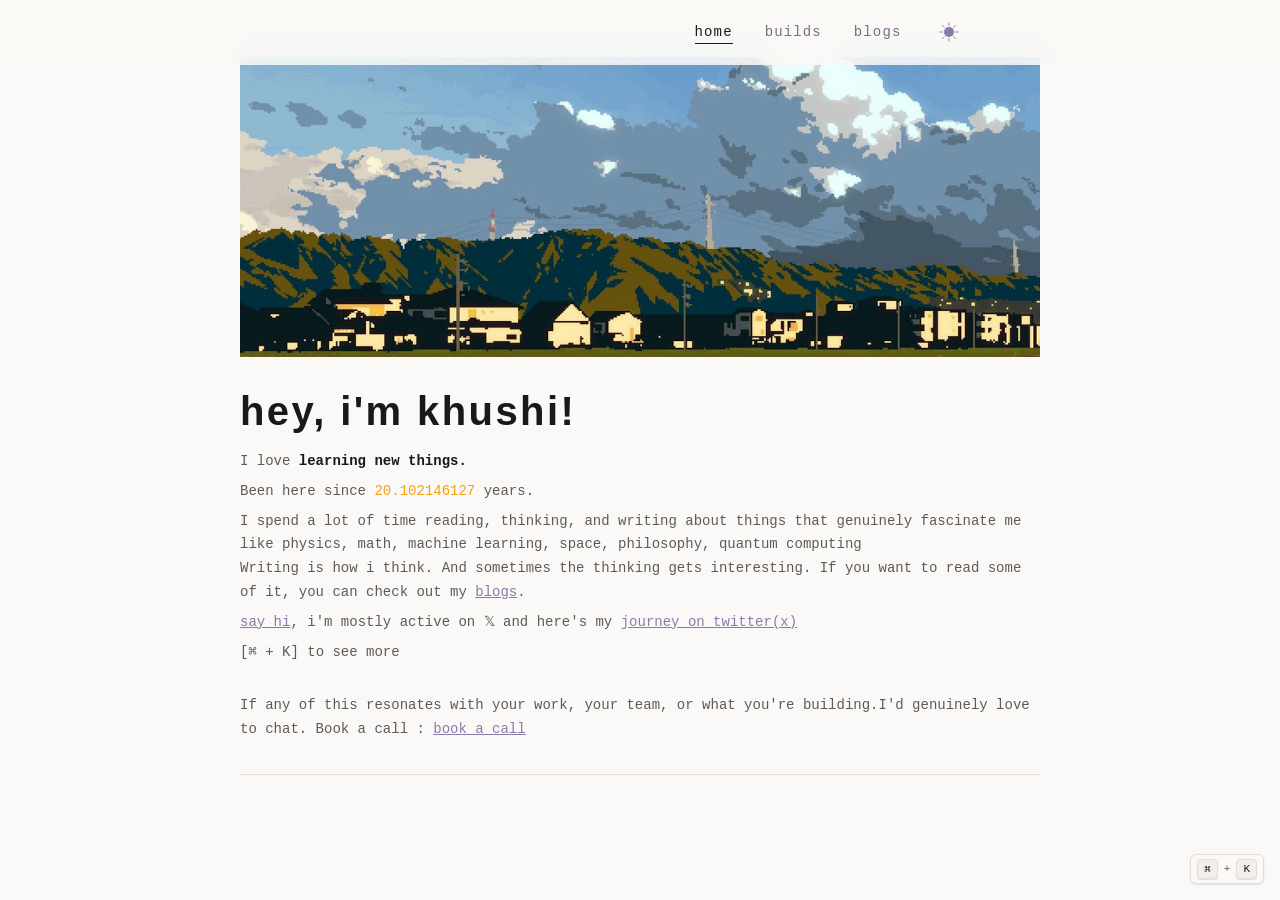
==== index.html @ a1cd4c91 "adding more Co-Authored-By: Claude Opus 5.5 <noreply@anthropic.com>" ====
<!DOCTYPE html>
<html lang="en">

<head>
  <title>khushi <3 </title>
  <script src="assets/js/head-common.js" defer></script>

  <style>
  
    .banner {
      position: relative;
      width: min(92%, 800px);
      margin-top: 0;
      margin-left: auto;
      margin-right: auto;
      overflow: hidden;
      aspect-ratio: 16 / 6;  
      max-width: 800px;
      
    }
  
 
    .banner img {
      position: absolute;
      top: 50%;
      left: 50%;
      width: 100%;
      height: 100%;
      object-fit: cover;
      object-position: bottom center;
      display: block;
      transform: translate(-50%, -50%);
    }
 
    @media (max-width: 720px) {
      .banner {
        aspect-ratio: 4 / 3;
      }
    }


  </style>
</head>

<body>
  <div class="page">
    <header class="site-header">
      <nav class="nav">
        <a href="index.html" class="nav-link nav-link-active">home</a>
        <a href="builds.html" class="nav-link">builds</a>
        <a href="blogs.html" class="nav-link">blogs</a>
        <!-- <a href="hi.html" class="nav-link">hi</a> -->
        <button class="theme-toggle" aria-label="Toggle theme">
          <i class="fa-regular fa-moon theme-icon-moon"></i>
          <i class="fa-regular fa-sun theme-icon-sun"></i>
        </button>
      </nav>
    </header>

    <div class="banner">
      <img src="assets/images/sky.png" alt="banner">
    </div>

    <main class="content">
      <h1 class="hero-title" style="font-size: 40px; font-family: 'jersey1', sans-serif; padding-top: 2rem;">hey, i'm
        khushi!</h1>

      <section class="about">
        <h2 class="section-title"></h2>
        <p>I love <span class="text-strong">learning new things.</span></p>
        <p>Been here since <span id="age-counter" style="color:rgb(244, 162, 10);">0.0000000000</span> years.</p>
        <p>
          I spend a lot of time reading, thinking, and writing about things that genuinely fascinate me like physics, math, machine learning, space, philosophy, quantum computing<br>
          Writing is how i think. And sometimes the thinking gets interesting. If you want to read some of it, you can check out my <a style="color: var(--accent)" href="blogs.html">blogs</a>.
        </p>
        <p> 
          <a style="color: var(--accent)" href="hi.html">say hi</a>, i'm mostly active on 𝕏 and here's my <a style="color: var(--accent)" href="myjourneyonx.html">journey on twitter(x)</a> 
        </p>
        <p>[⌘ + K] to see more</p>
        
        <br>
        <p>If any of this resonates with your work, your team, or what you're building.I'd genuinely love to chat. Book a call : <a style="color: var(--accent)" href="https://cal.com/khusheyy">book a call</a>
      </section>

      <footer class="footer">
        <div class="social-links">
          <a href="https://github.com/Khusheyy" class="social-link" aria-label="GitHub" target="_blank"
            rel="noreferrer">
            <i class="fa-brands fa-github"></i>
          </a>
          <a href="https://x.com/_khusheyyy" class="social-link" aria-label="Twitter" target="_blank" rel="noreferrer">
            <i class="fa-brands fa-x-twitter"></i>
          </a>
          <a href="mailto:khusheyy18@gmail.com" class="social-link" aria-label="Email">
            <i class="fa-regular fa-envelope"></i>
          </a>
          <a href="https://medium.com/@_khusheyyy" class="social-link" aria-label="Medium" target="_blank"
            rel="noreferrer">
            <i class="fa-brands fa-medium"></i>
          </a>
          <a href="https://buymeacoffee.com/_khusheyyy" class="social-link" aria-label="Buy Me a Coffee"
            target="_blank" rel="noreferrer">
            <i class="fa-solid fa-mug-hot"></i>
          </a>
        </div>
      </footer>
    </main>
  </div>

  <button type="button" class="command-palette-btn command-palette-fab" aria-label="Open navigator (command + k)">
    <span class="key">⌘</span>
    <span class="plus">+</span>
    <span class="key">K</span>
  </button>

  <script src="assets/js/script.js"></script>
</body>

</html>
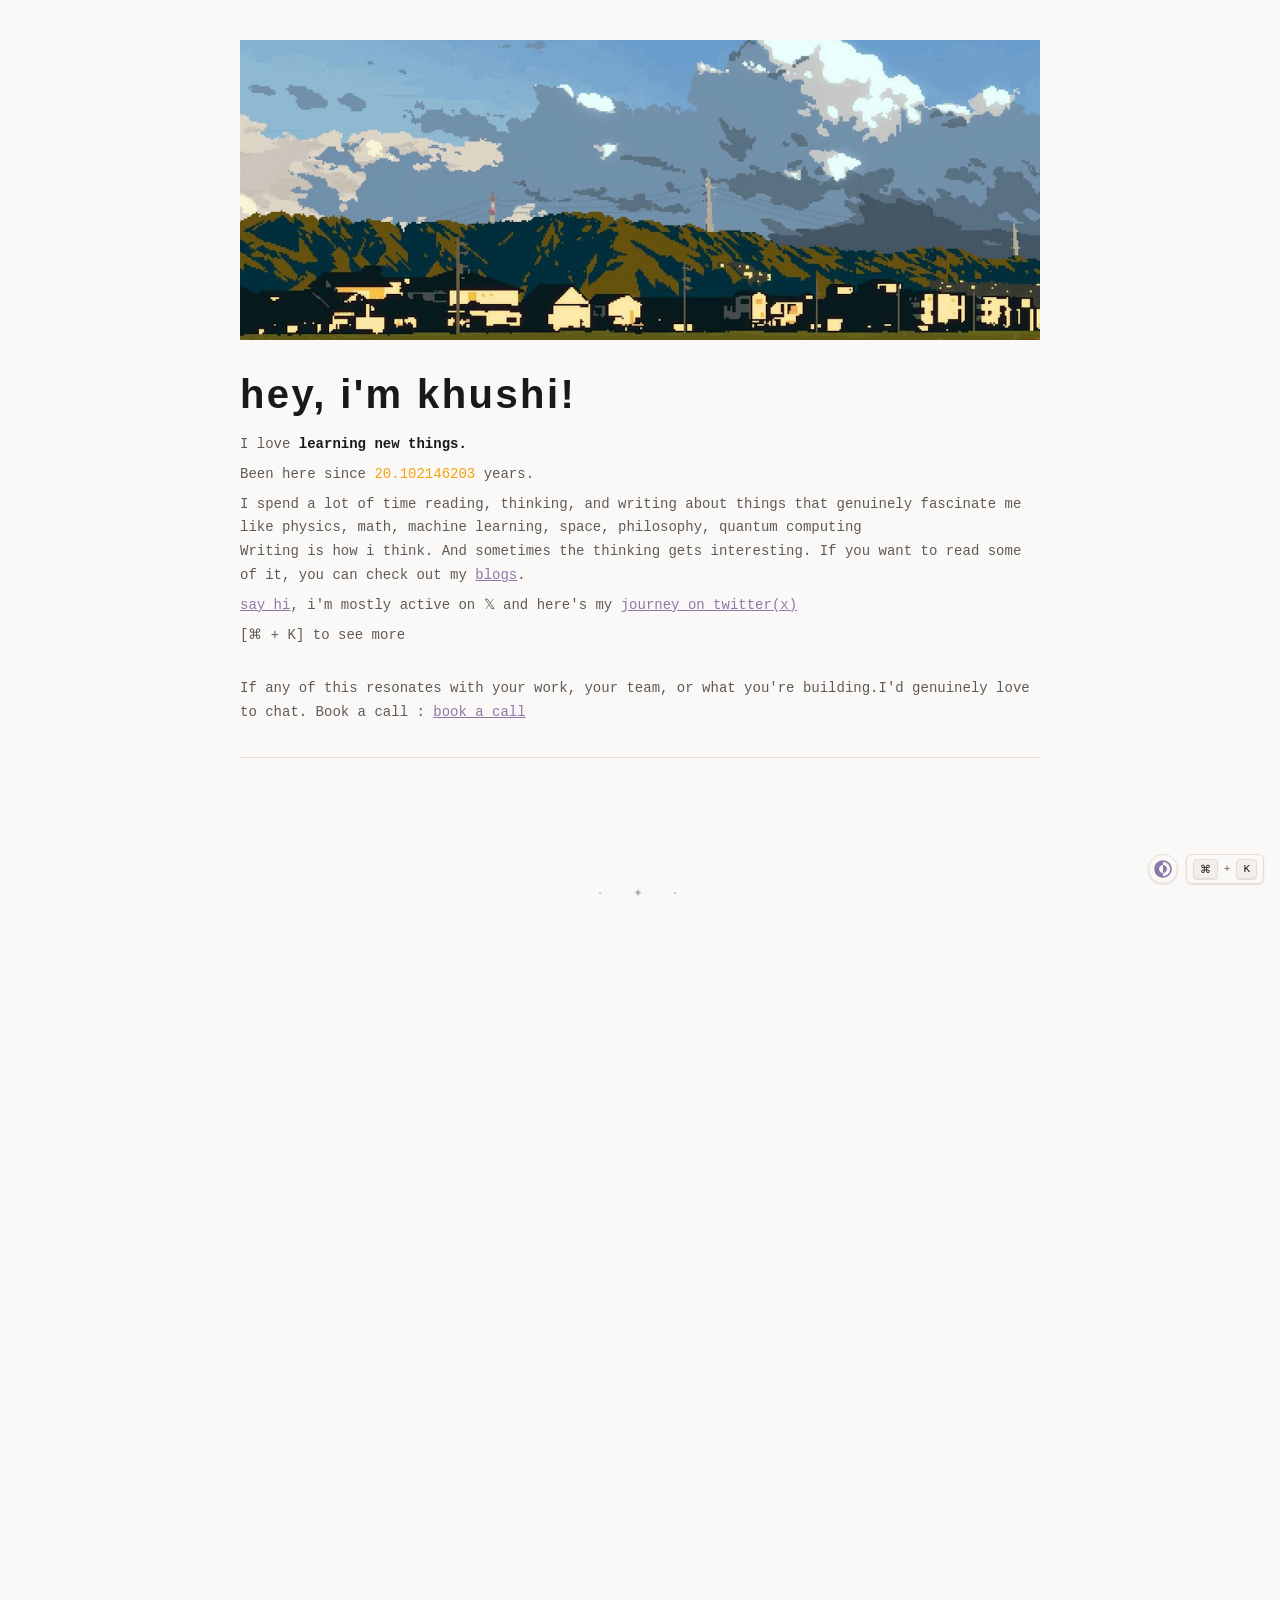
==== commit f0b54088: "added theme" ====
--- a/index.html
+++ b/index.html
@@ -2,6 +2,7 @@
 <html lang="en">
 
 <head>
+  <meta charset="UTF-8">
   <title>khushi <3 </title>
   <script src="assets/js/head-common.js" defer></script>
 
@@ -42,22 +43,10 @@
   </style>
 </head>
 
-<body>
+<body class="one-page">
   <div class="page">
-    <header class="site-header">
-      <nav class="nav">
-        <a href="index.html" class="nav-link nav-link-active">home</a>
-        <a href="builds.html" class="nav-link">builds</a>
-        <a href="blogs.html" class="nav-link">blogs</a>
-        <!-- <a href="hi.html" class="nav-link">hi</a> -->
-        <button class="theme-toggle" aria-label="Toggle theme">
-          <i class="fa-regular fa-moon theme-icon-moon"></i>
-          <i class="fa-regular fa-sun theme-icon-sun"></i>
-        </button>
-      </nav>
-    </header>
-
-    <div class="banner">
+
+    <div class="banner" id="home">
       <img src="assets/images/sky.png" alt="banner">
     </div>
 
@@ -105,6 +94,190 @@
         </div>
       </footer>
     </main>
+
+    <!-- ===================== builds (content from builds.html) ===================== -->
+    <section id="builds" class="content page-section">
+      <h1 class="hero-title" style="padding-top: 2rem;">builds</h1>
+
+      <section class="about">
+        <p>Things i've built or am building.</p>
+      </section>
+
+      <section class="projects">
+        <div class="projects-grid">
+
+          <!-- Project 1 = keystrike -->
+          <div class="project-card">
+            <div class="project-media-frame">
+              <video muted loop playsinline preload="metadata">
+                <source src="assets/videos/keystrike-new.mp4" type="video/mp4">
+              </video>
+            </div>
+
+            <div class="project-content">
+              <div class="project-header">
+                <h1 class="hero-title" style="padding-top: 0.9rem;">Keystrike</h1>
+              </div>
+
+              <p class="project-description">
+                Built an interactive typing test website with a real-time on-screen keyboard showing live
+                key-click effects, calculating and displaying WPM and accuracy scores at session end.
+                Designed a responsive, animation-rich UI delivering a smooth cross-device experience.
+              </p>
+
+              <div class="project-tags">
+                <span>Typescript</span>
+                <span>Tailwind</span>
+                <span>Firebase</span>
+              </div>
+
+              <div class="project-links">
+                <a style="color: var(--accent)" href="https://github.com/Khusheyy/keystrike" target="_blank" rel="noreferrer">github</a>
+                <a style="color: var(--accent)" href="https://typo-type.vercel.app/" target="_blank" rel="noreferrer">live link</a>
+              </div>
+            </div>
+          </div>
+
+          <!-- Project 2 = Moji -->
+          <div class="project-card">
+            <div class="project-media-frame">
+              <video muted loop playsinline preload="metadata">
+                <source src="assets/videos/moji.mp4" type="video/mp4">
+              </video>
+            </div>
+
+            <div class="project-content">
+              <div class="project-header">
+                <h1 class="hero-title" style="padding-top: 0.9rem;">Moji</h1>
+              </div>
+
+              <p class="project-description">
+                Trained a CNN on 60,000 MNIST images using two convolutional layers (32 & 64 filters),
+                pooling, and fully-connected layers (128 → 10 neurons) to classify digits 0–9 with
+                confidence scores.
+              </p>
+
+              <div class="project-tags">
+                <span>Typescript</span>
+                <span>Tailwind</span>
+                <span>Firebase</span>
+              </div>
+
+              <div class="project-links">
+                <a style="color: var(--accent)" href="https://github.com/Khusheyy/keystrike" target="_blank" rel="noreferrer">github</a>
+                <a style="color: var(--accent)" href="https://typo-type.vercel.app/" target="_blank" rel="noreferrer">live link</a>
+              </div>
+            </div>
+          </div>
+
+          <!-- Project 3 = Cooked -->
+          <div class="project-card">
+            <div class="project-media-frame">
+              <img src="assets/images/cooked.png" alt="Cooked Project">
+            </div>
+
+            <div class="project-content">
+              <div class="project-header">
+                <h1 class="hero-title" style="padding-top: 0.9rem;">Cooked</h1>
+              </div>
+
+              <p class="project-description">
+                a simple website that takes in your twitter handle and roasts you based on your posts and profile
+              </p>
+
+              <div class="project-tags">
+                <span>Typescript</span>
+                <span>Tailwind</span>
+                <span>Firebase</span>
+              </div>
+
+              <div class="project-links">
+                <a style="color: var(--accent)" href="https://github.com/Khusheyy/keystrike" target="_blank" rel="noreferrer">github</a>
+                <a style="color: var(--accent)" href="https://typo-type.vercel.app/" target="_blank" rel="noreferrer">live link</a>
+              </div>
+            </div>
+          </div>
+
+          <!-- Project 4 = Movie Recommender System -->
+          <div class="project-card">
+            <div class="project-media-frame">
+              <video muted loop playsinline preload="metadata">
+                <source src="assets/videos/movie-recommender.mp4" type="video/mp4">
+              </video>
+            </div>
+
+            <div class="project-content">
+              <div class="project-header">
+                <h1 class="hero-title" style="padding-top: 0.9rem;">Movie Recommender System</h1>
+              </div>
+
+              <p class="project-description">
+                Built a content-based recommendation engine using Bag of Words and Count Vectorization
+                on movie metadata, returning the top 5 most similar titles via cosine similarity on a single
+                input.
+              </p>
+
+              <div class="project-tags">
+                <span>Typescript</span>
+                <span>Tailwind</span>
+                <span>Firebase</span>
+              </div>
+
+              <div class="project-links">
+                <a style="color: var(--accent)" href="https://github.com/Khusheyy/keystrike" target="_blank" rel="noreferrer">github</a>
+                <a style="color: var(--accent)" href="https://typo-type.vercel.app/" target="_blank" rel="noreferrer">live link</a>
+              </div>
+            </div>
+          </div>
+
+        </div>
+      </section>
+    </section>
+
+    <!-- ===================== blogs (content from blogs.html) ===================== -->
+    <section id="blogs" class="content page-section">
+      <h1 class="hero-title" style="padding-top: 2rem;">blogs</h1>
+
+      <section id="blog-list" class="blog-list">
+        <p class="blog-loading">fetching posts from medium…</p>
+      </section>
+    </section>
+
+    <!-- ===================== cozy footer: edit anything in here ===================== -->
+    <footer class="cozy-footer">
+      <div class="cozy-scene" aria-hidden="true">
+        <div class="cozy-window">
+          <span class="cozy-moon"></span>
+          <span class="cozy-star" style="top: 22%; left: 12%;"></span>
+          <span class="cozy-star" style="top: 58%; left: 22%; animation-delay: 0.8s;"></span>
+          <span class="cozy-star" style="top: 30%; left: 38%; animation-delay: 1.6s;"></span>
+          <span class="cozy-star" style="top: 66%; left: 56%; animation-delay: 0.4s;"></span>
+          <span class="cozy-star" style="top: 18%; left: 64%; animation-delay: 2.2s;"></span>
+          <span class="cozy-star" style="top: 48%; left: 88%; animation-delay: 1.2s;"></span>
+        </div>
+        <svg class="cozy-mug" viewBox="0 0 64 64" fill="none" xmlns="http://www.w3.org/2000/svg">
+          <path class="cozy-steam" d="M24 22c-3-4 3-6 0-10" />
+          <path class="cozy-steam" d="M32 22c-3-4 3-6 0-10" />
+          <path class="cozy-steam" d="M40 22c-3-4 3-6 0-10" />
+          <path class="cozy-mug-handle" d="M48 32h3a6 6 0 0 1 0 12h-3" />
+          <rect class="cozy-mug-body" x="16" y="26" width="32" height="26" rx="6" />
+          <path class="cozy-mug-heart" d="M32 44l-4.5-4.3a2.8 2.8 0 0 1 4.5-3.3 2.8 2.8 0 0 1 4.5 3.3Z" />
+        </svg>
+      </div>
+
+      <div class="cozy-text">
+        <p class="cozy-title">thanks for stopping by ✿</p>
+        <p class="cozy-sub">grab a warm drink and stay as long as you like.</p>
+        <p class="cozy-now"><span class="cozy-note">♪</span> now playing: <span class="cozy-track">lofi beats &amp; soft rain</span></p>
+      </div>
+
+      <div class="cozy-bottom">
+        <span>made with ♡ by khushi · 2026</span>
+        <a href="#home" class="cozy-top">back to top ↑</a>
+      </div>
+
+      <p class="cozy-credit">ui bits inspired by <a href="https://skiper-ui.com" target="_blank" rel="noreferrer">skiper ui</a></p>
+    </footer>
   </div>
 
   <button type="button" class="command-palette-btn command-palette-fab" aria-label="Open navigator (command + k)">
@@ -114,6 +287,45 @@
   </button>
 
   <script src="assets/js/script.js"></script>
+  <script>
+    document.addEventListener('DOMContentLoaded', function () {
+      var frames = document.querySelectorAll('.project-media-frame');
+
+      frames.forEach(function (frame) {
+        var video = frame.querySelector('video');
+        if (!video) return;
+
+        // Play video when user hovers over the media frame, pause when they leave
+
+        frame.addEventListener('mouseenter', function () {
+          // pause all other videos
+          document.querySelectorAll('.project-media-frame video').forEach(function (v) {
+            if (v !== video) v.pause();
+          });
+
+          video.play().then(function () {
+            frame.classList.add('is-playing');
+          }).catch(function (err) {
+            console.warn('Playback error:', err);
+          });
+        });
+
+        frame.addEventListener('mouseleave', function () {
+          video.pause();
+          frame.classList.remove('is-playing');
+        });
+
+        // keep class in sync if play/pause happen programmatically
+        video.addEventListener('play', function () {
+          frame.classList.add('is-playing');
+        });
+
+        video.addEventListener('pause', function () {
+          frame.classList.remove('is-playing');
+        });
+      });
+    });
+  </script>
 </body>
 
 </html>
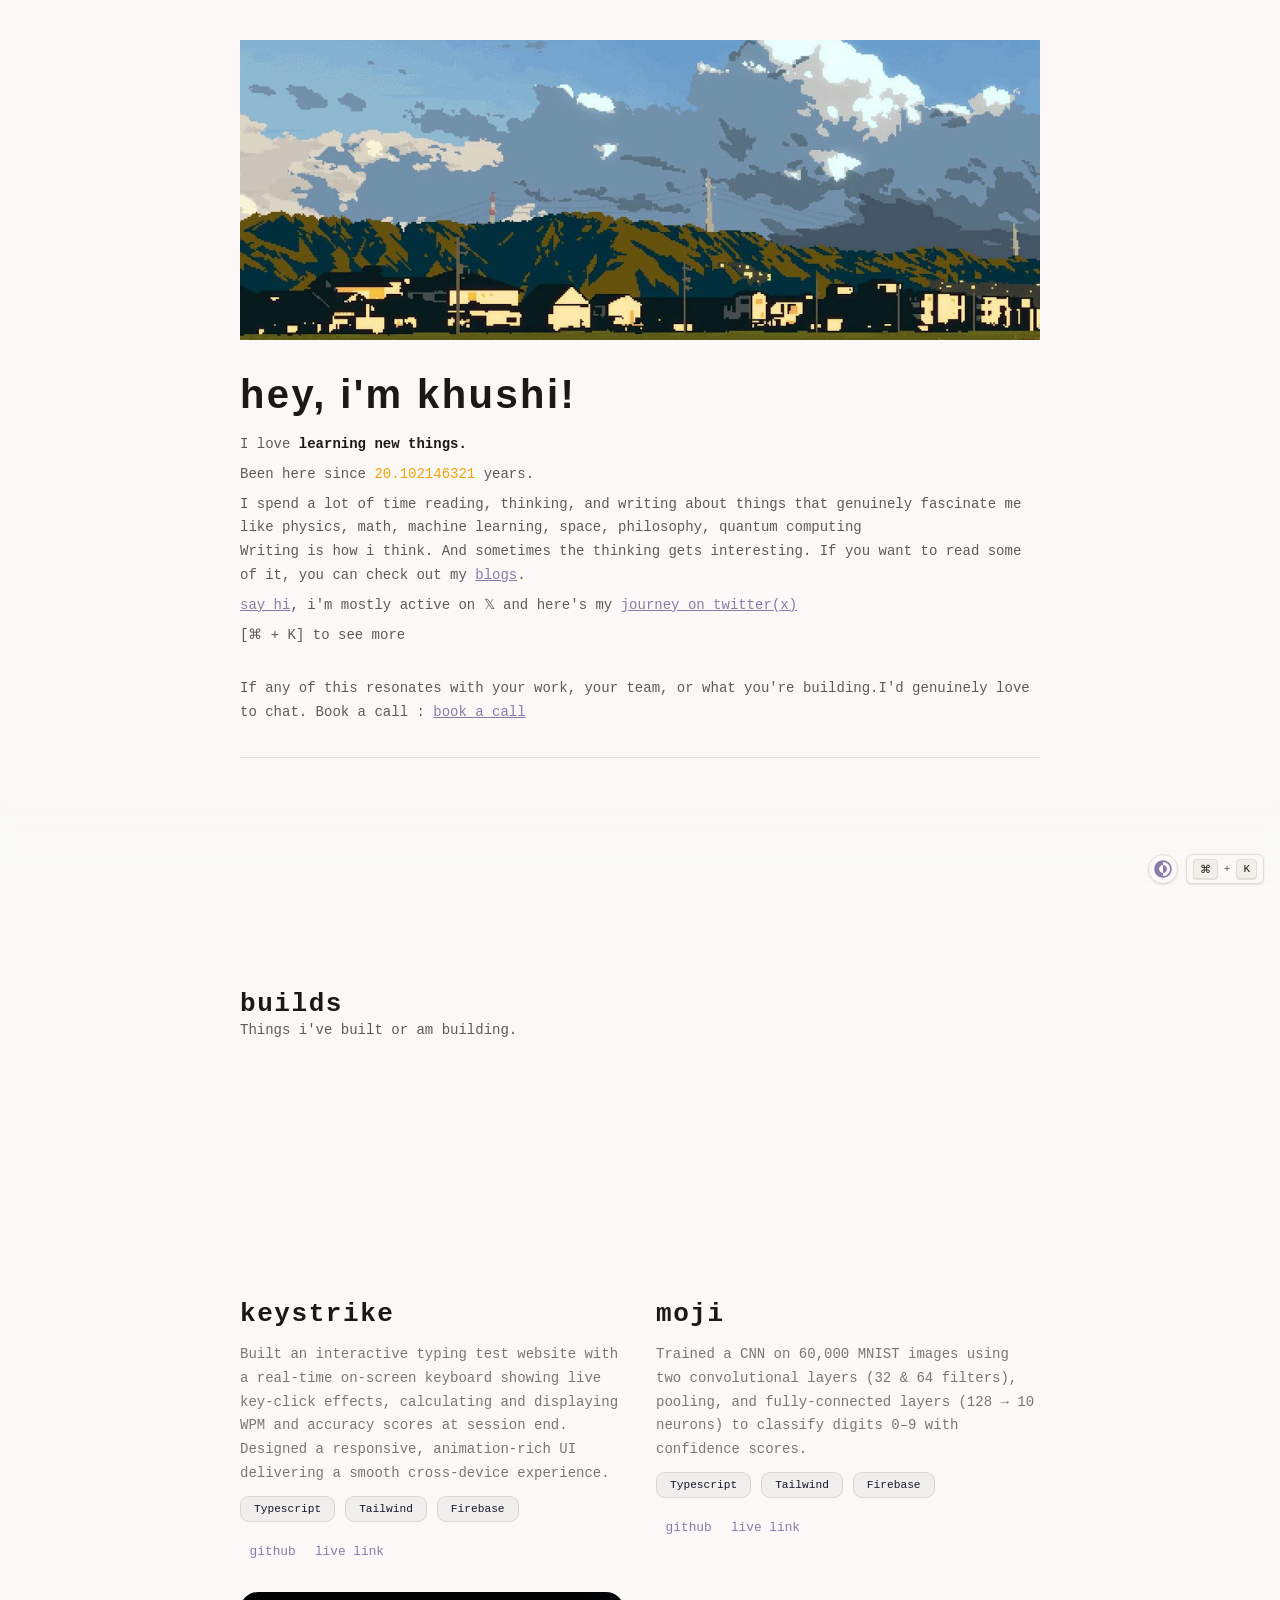
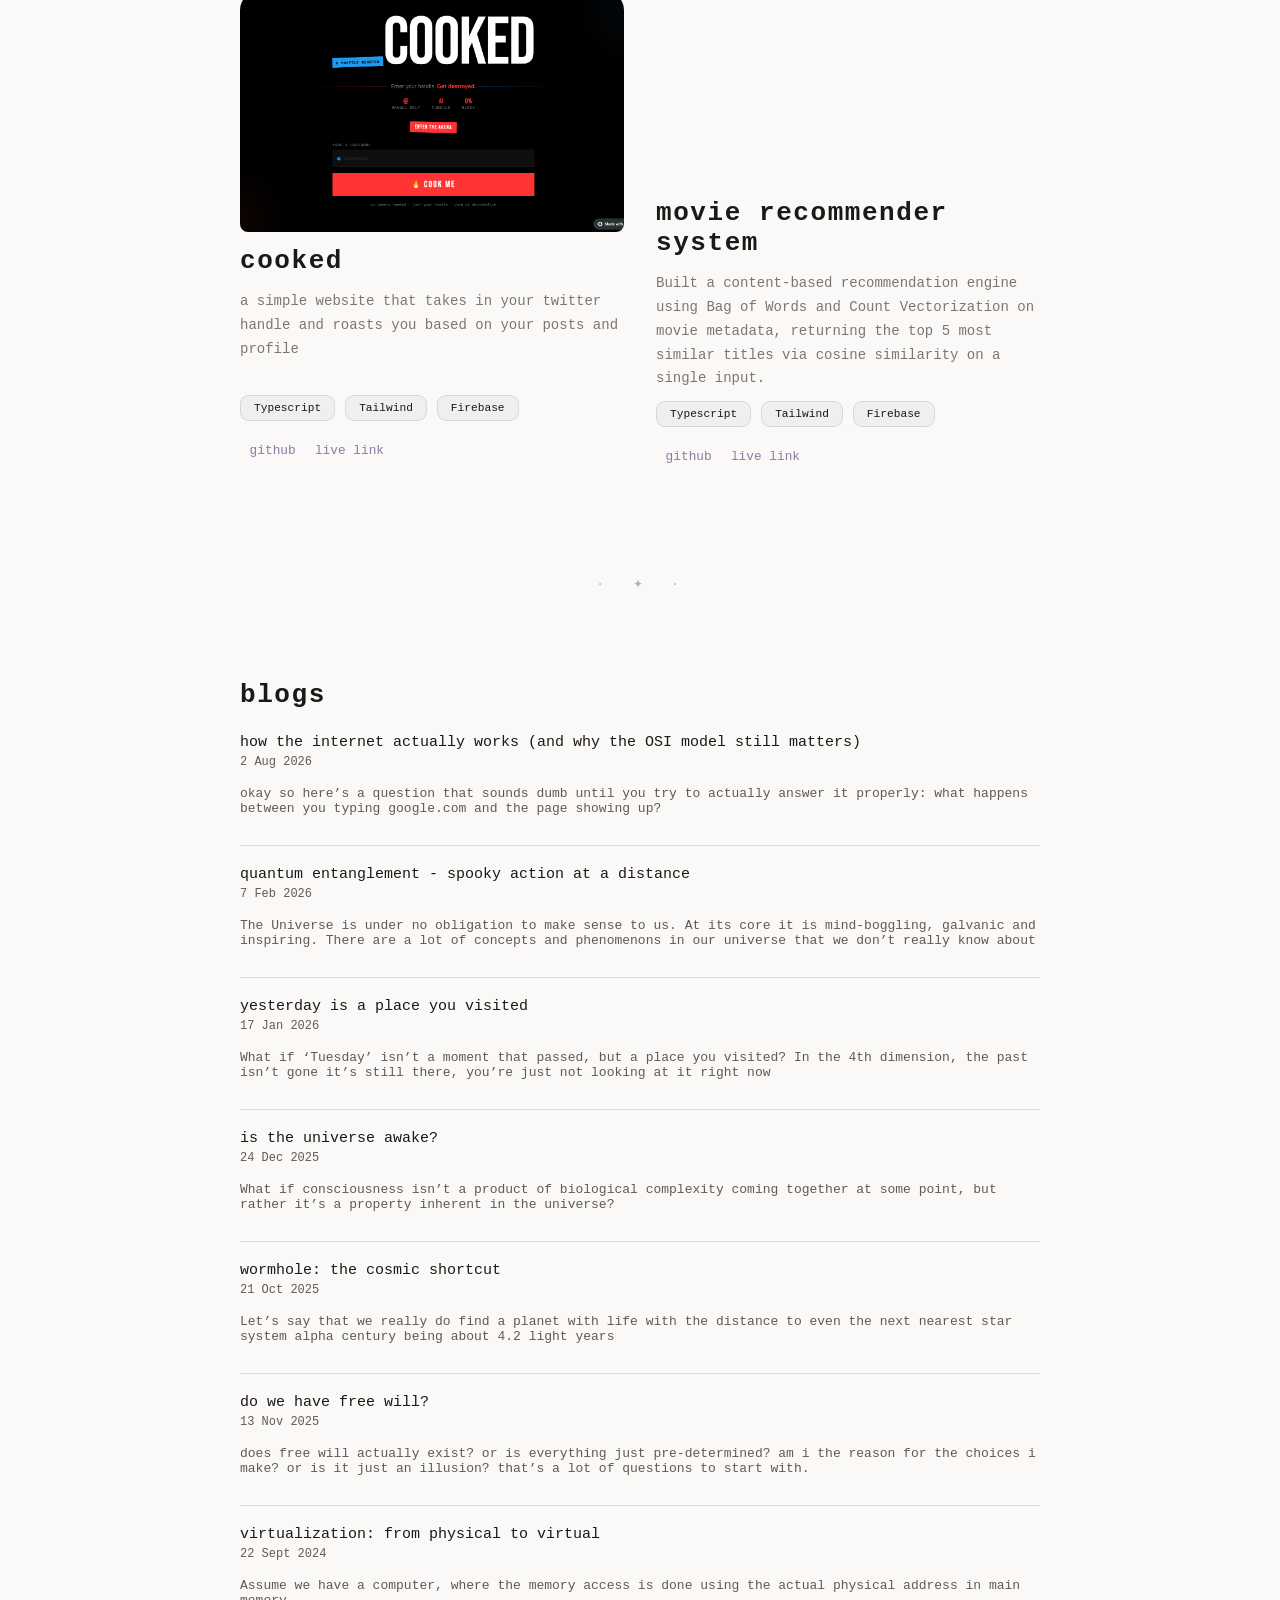
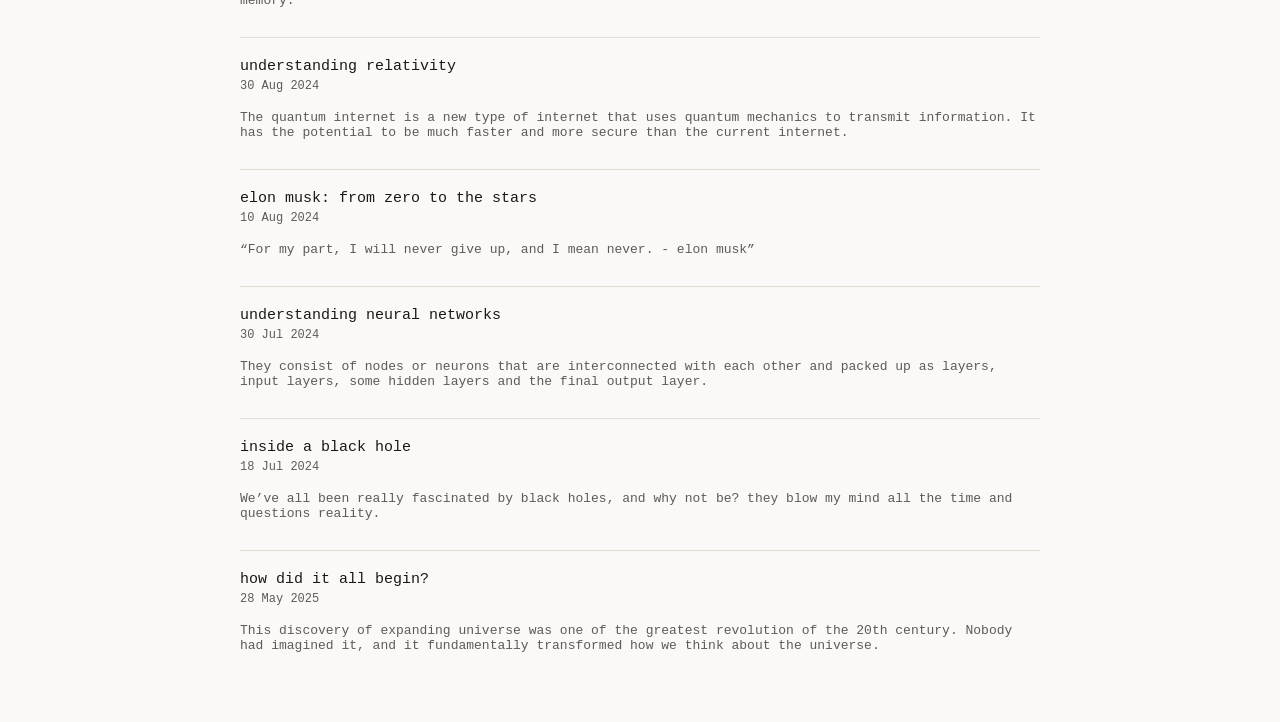
==== commit 456c202c: "added new logs after may 2026" ====
--- a/index.html
+++ b/index.html
@@ -243,41 +243,6 @@
       </section>
     </section>
 
-    <!-- ===================== cozy footer: edit anything in here ===================== -->
-    <footer class="cozy-footer">
-      <div class="cozy-scene" aria-hidden="true">
-        <div class="cozy-window">
-          <span class="cozy-moon"></span>
-          <span class="cozy-star" style="top: 22%; left: 12%;"></span>
-          <span class="cozy-star" style="top: 58%; left: 22%; animation-delay: 0.8s;"></span>
-          <span class="cozy-star" style="top: 30%; left: 38%; animation-delay: 1.6s;"></span>
-          <span class="cozy-star" style="top: 66%; left: 56%; animation-delay: 0.4s;"></span>
-          <span class="cozy-star" style="top: 18%; left: 64%; animation-delay: 2.2s;"></span>
-          <span class="cozy-star" style="top: 48%; left: 88%; animation-delay: 1.2s;"></span>
-        </div>
-        <svg class="cozy-mug" viewBox="0 0 64 64" fill="none" xmlns="http://www.w3.org/2000/svg">
-          <path class="cozy-steam" d="M24 22c-3-4 3-6 0-10" />
-          <path class="cozy-steam" d="M32 22c-3-4 3-6 0-10" />
-          <path class="cozy-steam" d="M40 22c-3-4 3-6 0-10" />
-          <path class="cozy-mug-handle" d="M48 32h3a6 6 0 0 1 0 12h-3" />
-          <rect class="cozy-mug-body" x="16" y="26" width="32" height="26" rx="6" />
-          <path class="cozy-mug-heart" d="M32 44l-4.5-4.3a2.8 2.8 0 0 1 4.5-3.3 2.8 2.8 0 0 1 4.5 3.3Z" />
-        </svg>
-      </div>
-
-      <div class="cozy-text">
-        <p class="cozy-title">thanks for stopping by ✿</p>
-        <p class="cozy-sub">grab a warm drink and stay as long as you like.</p>
-        <p class="cozy-now"><span class="cozy-note">♪</span> now playing: <span class="cozy-track">lofi beats &amp; soft rain</span></p>
-      </div>
-
-      <div class="cozy-bottom">
-        <span>made with ♡ by khushi · 2026</span>
-        <a href="#home" class="cozy-top">back to top ↑</a>
-      </div>
-
-      <p class="cozy-credit">ui bits inspired by <a href="https://skiper-ui.com" target="_blank" rel="noreferrer">skiper ui</a></p>
-    </footer>
   </div>
 
   <button type="button" class="command-palette-btn command-palette-fab" aria-label="Open navigator (command + k)">
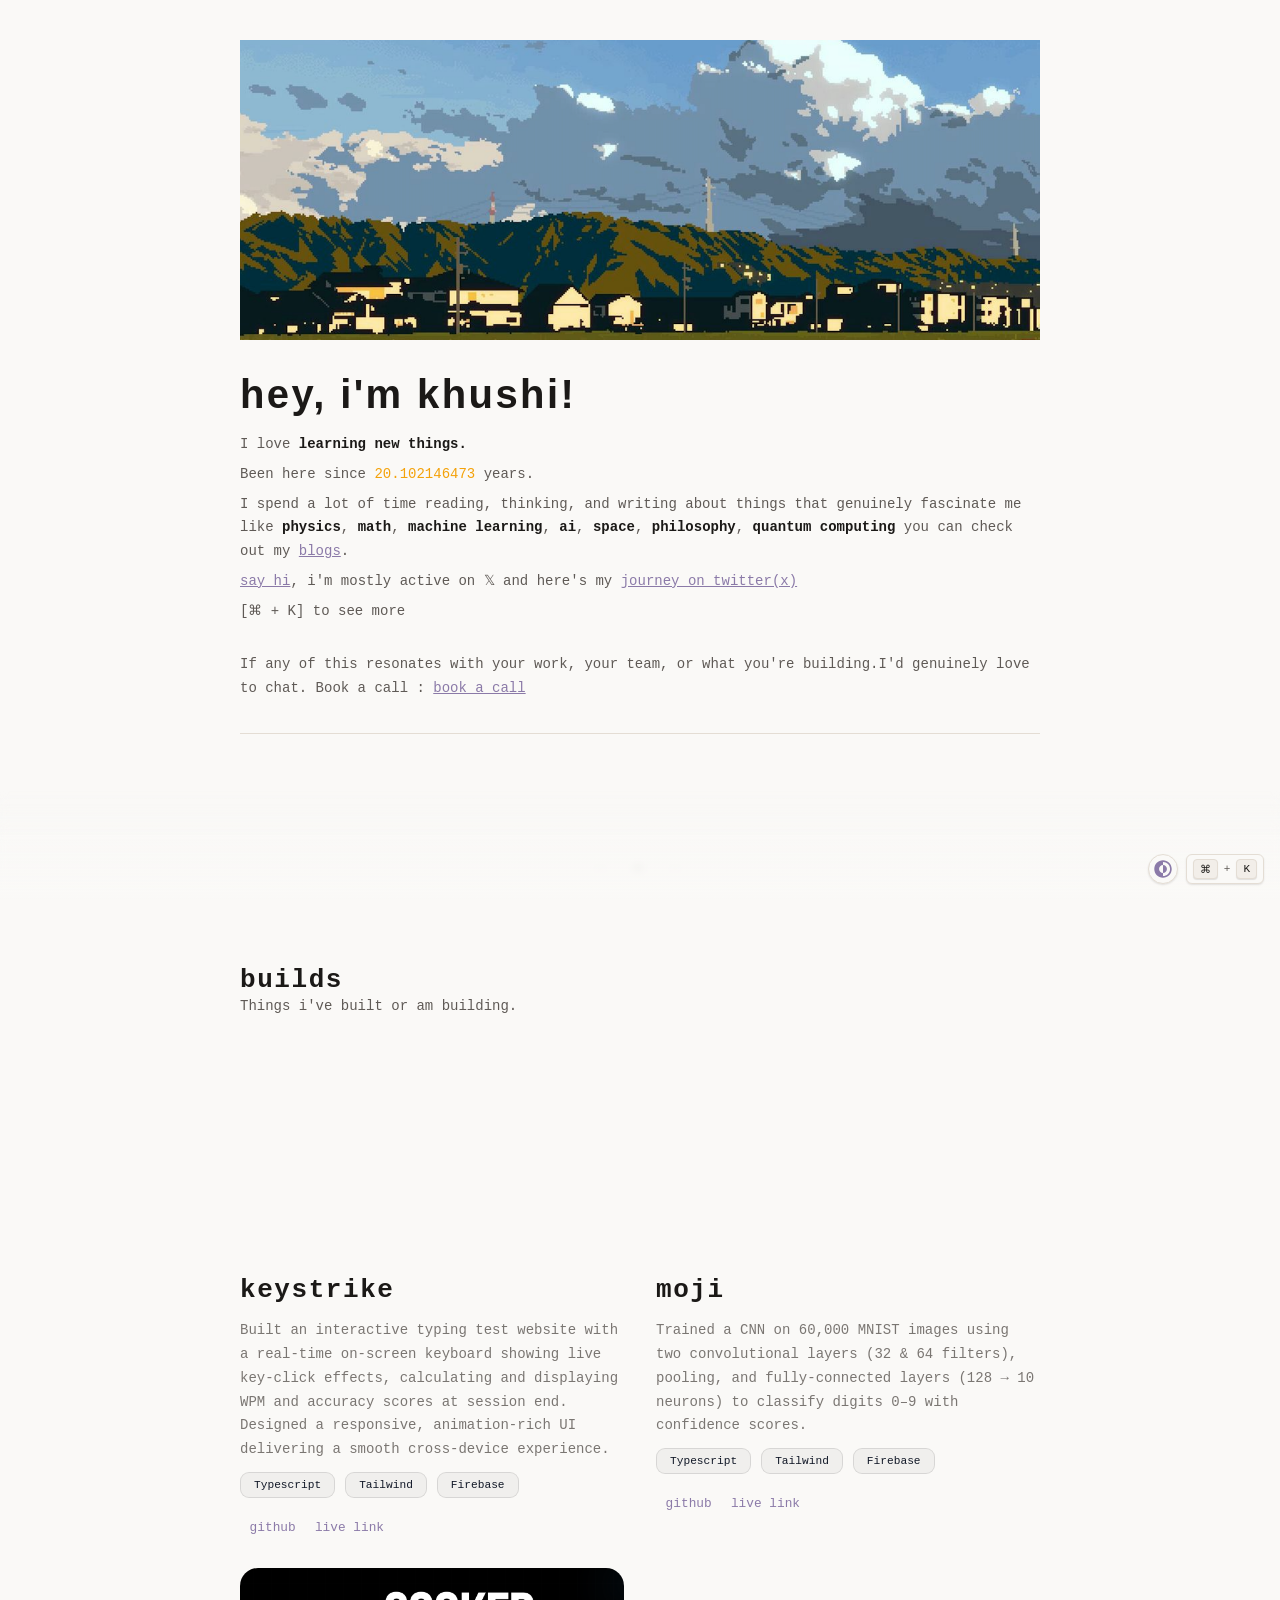
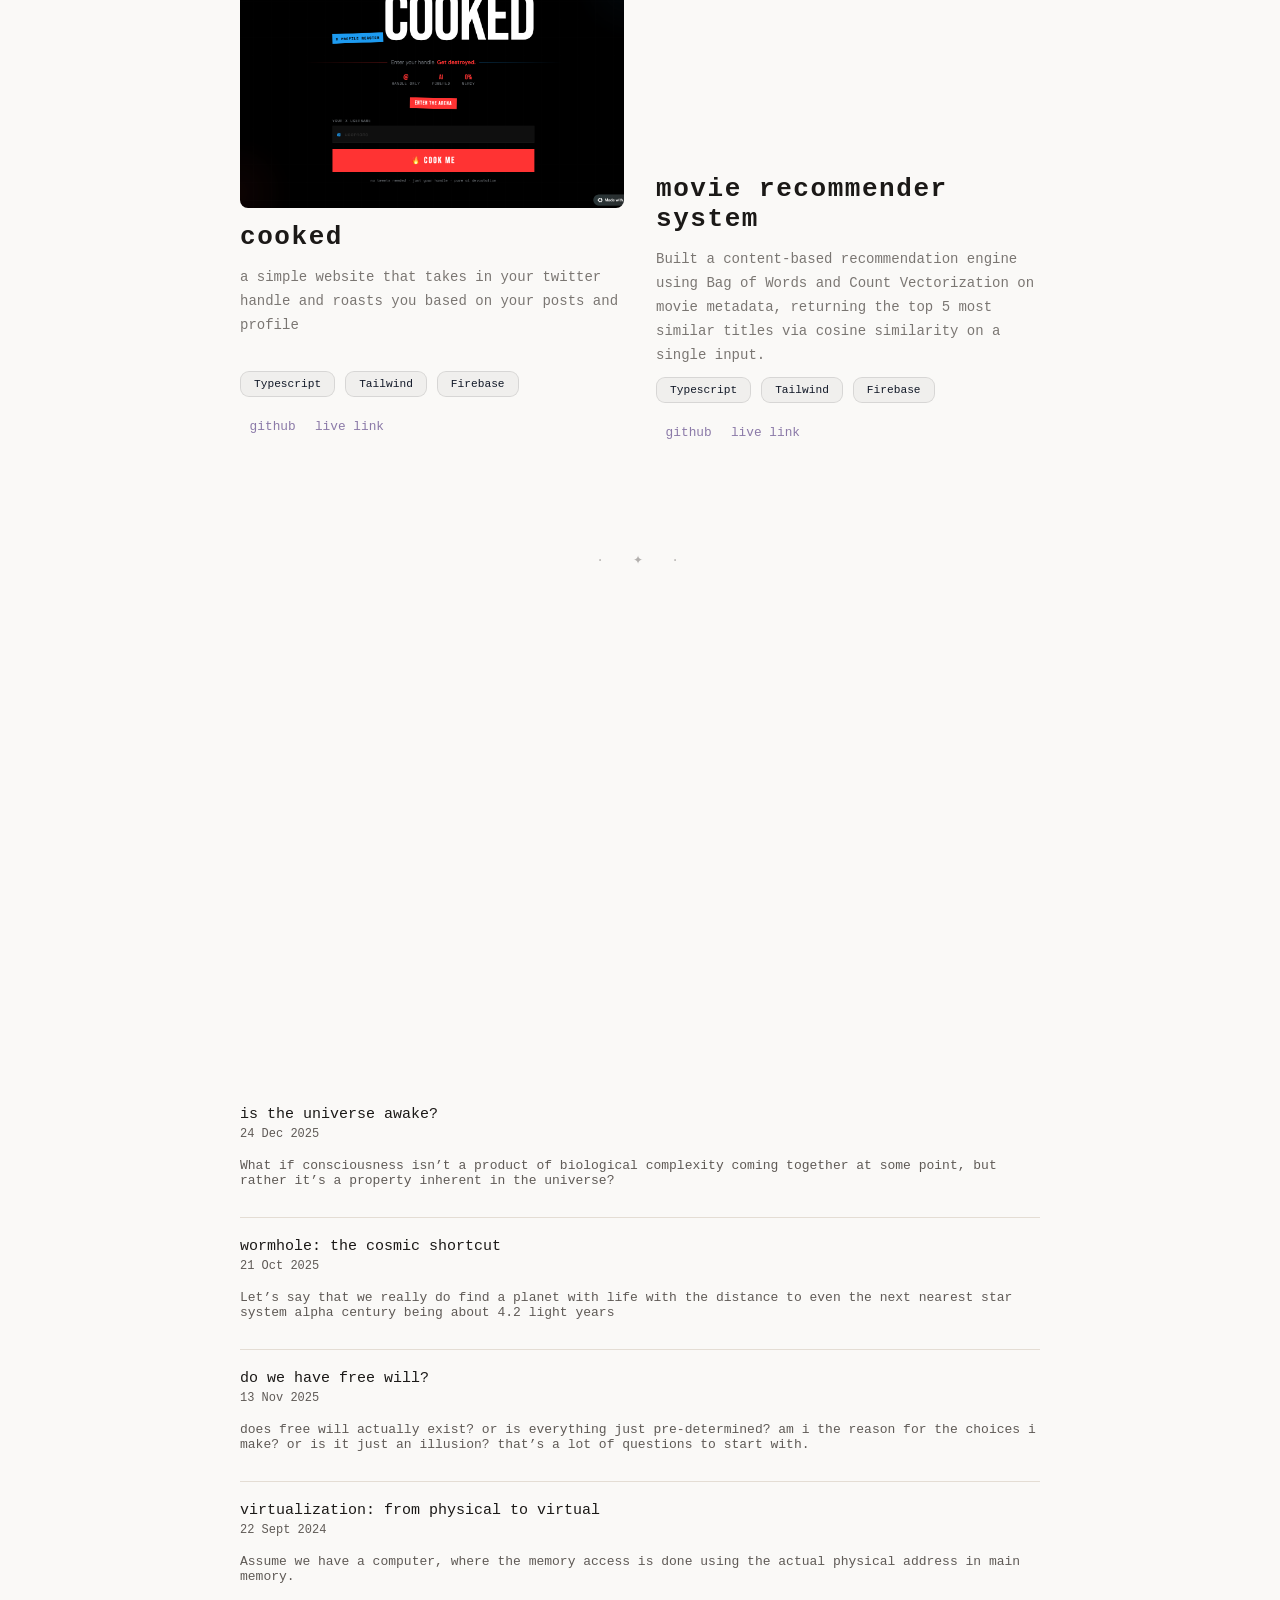
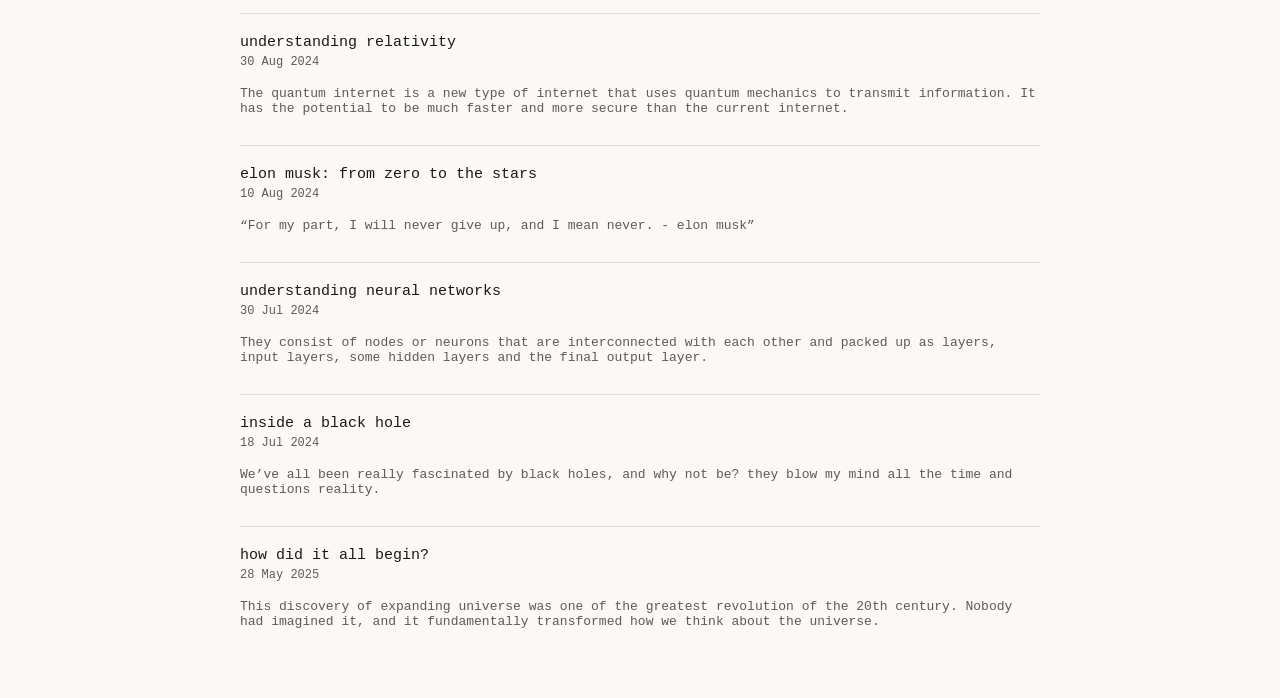
==== commit 8288f2c2: "few more changes" ====
--- a/index.html
+++ b/index.html
@@ -59,8 +59,7 @@
         <p>I love <span class="text-strong">learning new things.</span></p>
         <p>Been here since <span id="age-counter" style="color:rgb(244, 162, 10);">0.0000000000</span> years.</p>
         <p>
-          I spend a lot of time reading, thinking, and writing about things that genuinely fascinate me like physics, math, machine learning, space, philosophy, quantum computing<br>
-          Writing is how i think. And sometimes the thinking gets interesting. If you want to read some of it, you can check out my <a style="color: var(--accent)" href="blogs.html">blogs</a>.
+          I spend a lot of time reading, thinking, and writing about things that genuinely fascinate me like <span class="text-strong">physics</span>, <span class="text-strong">math</span>, <span class="text-strong">machine learning</span>, <span class="text-strong">ai</span>, <span class="text-strong">space</span>, <span class="text-strong">philosophy</span>, <span class="text-strong">quantum computing</span> you can check out my <a style="color: var(--accent)" href="blogs.html">blogs</a>.
         </p>
         <p> 
           <a style="color: var(--accent)" href="hi.html">say hi</a>, i'm mostly active on 𝕏 and here's my <a style="color: var(--accent)" href="myjourneyonx.html">journey on twitter(x)</a> 
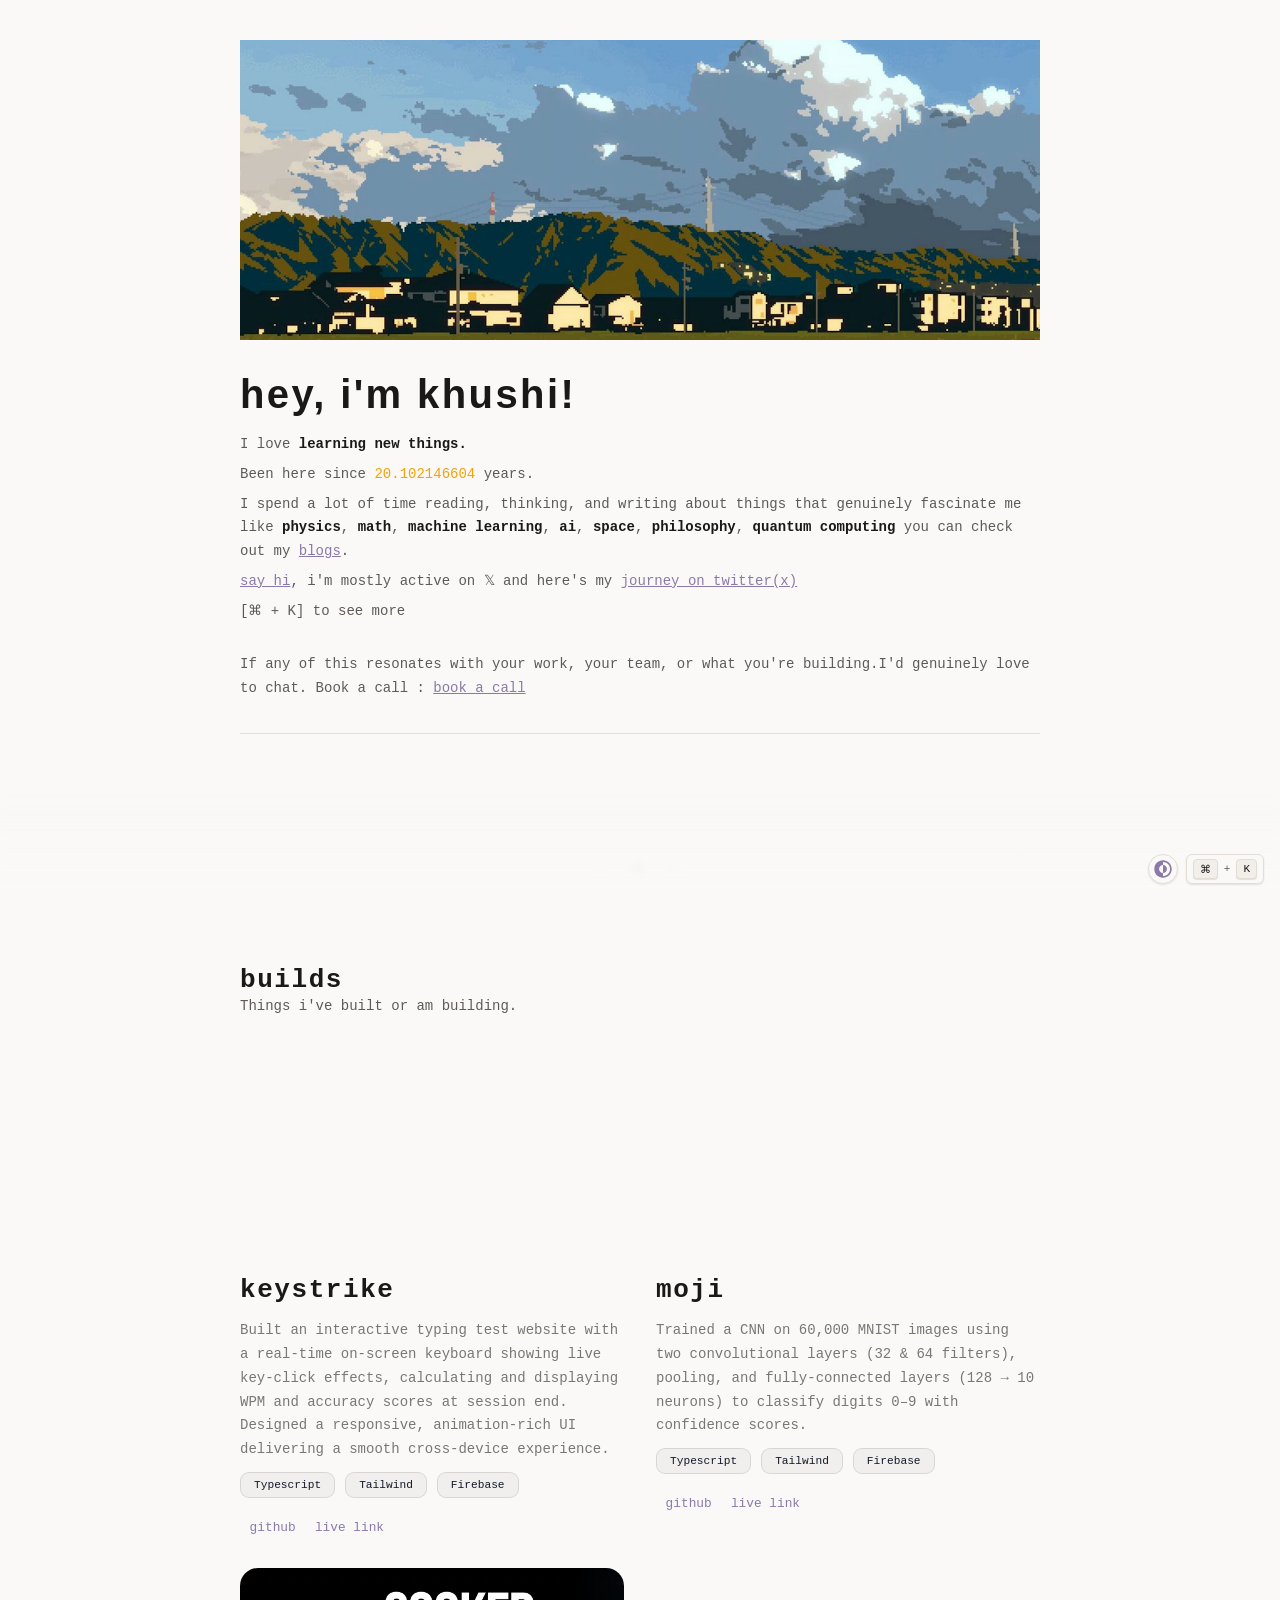
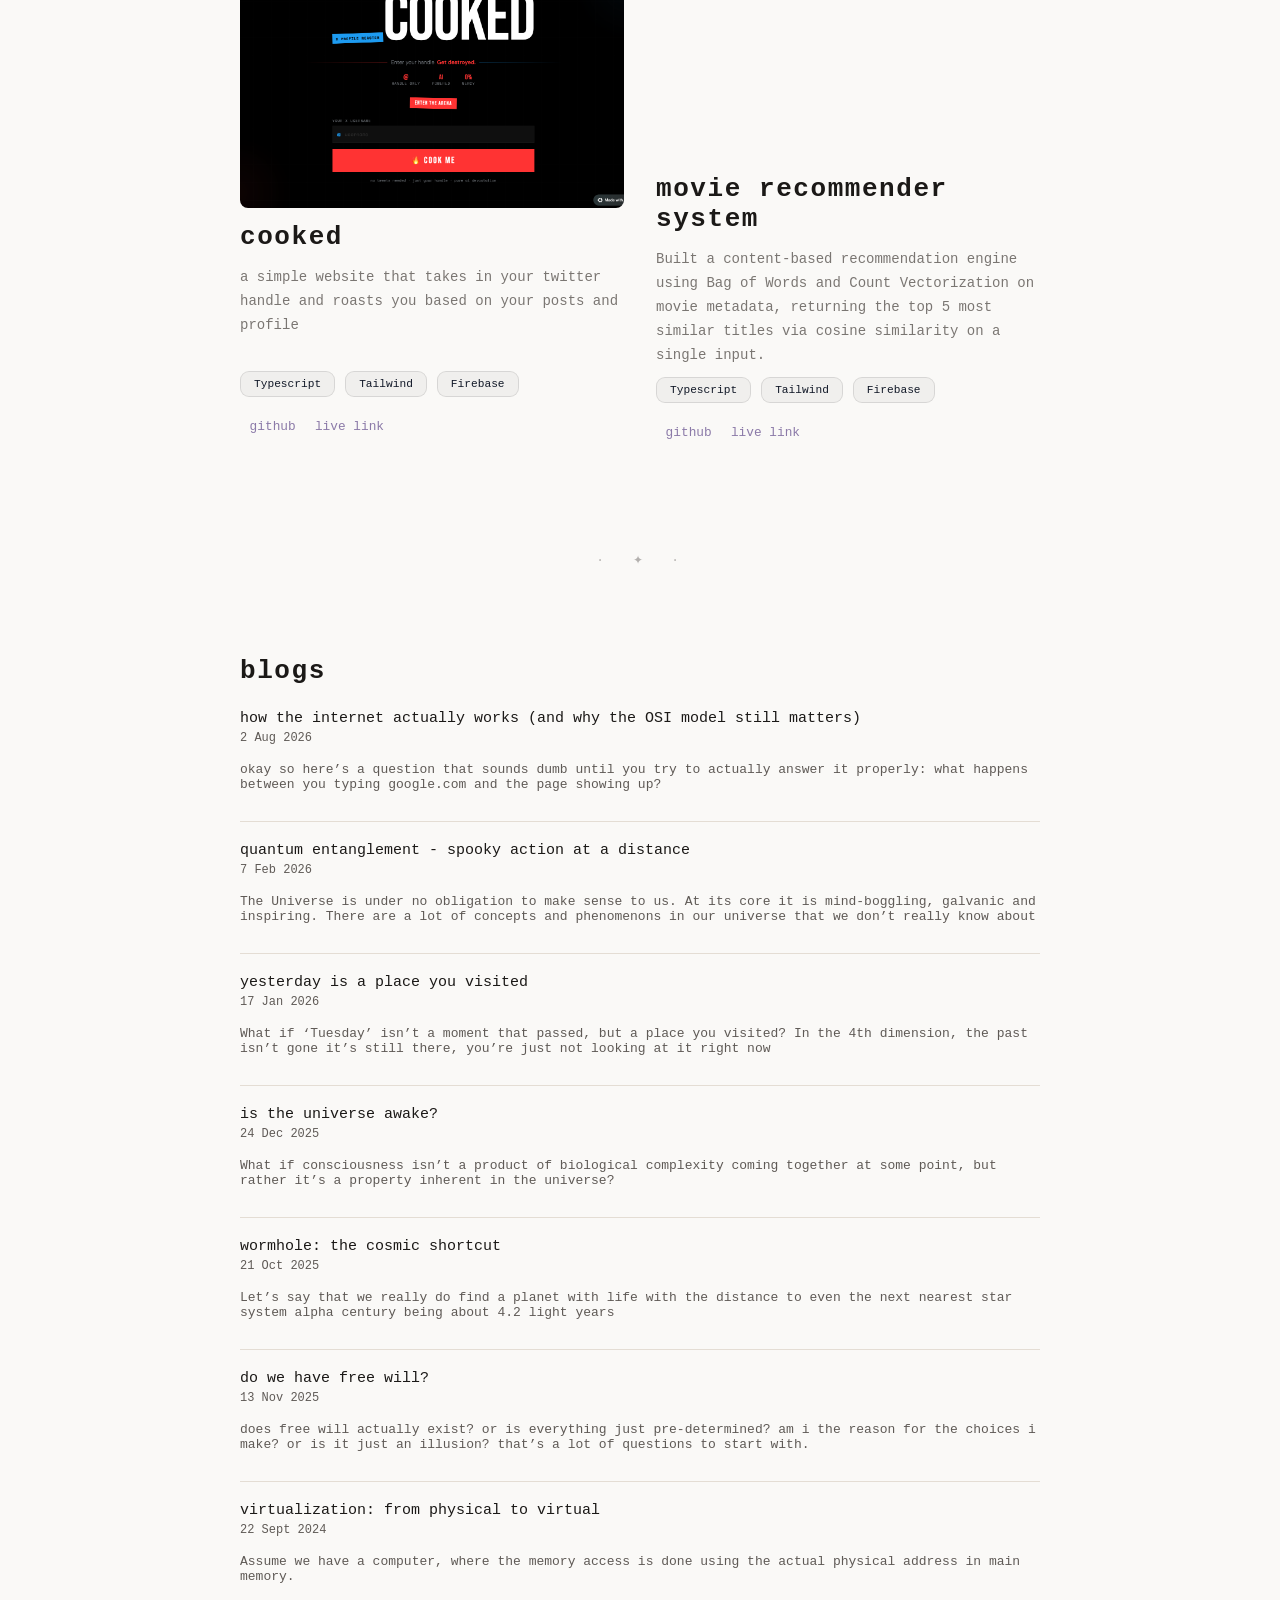
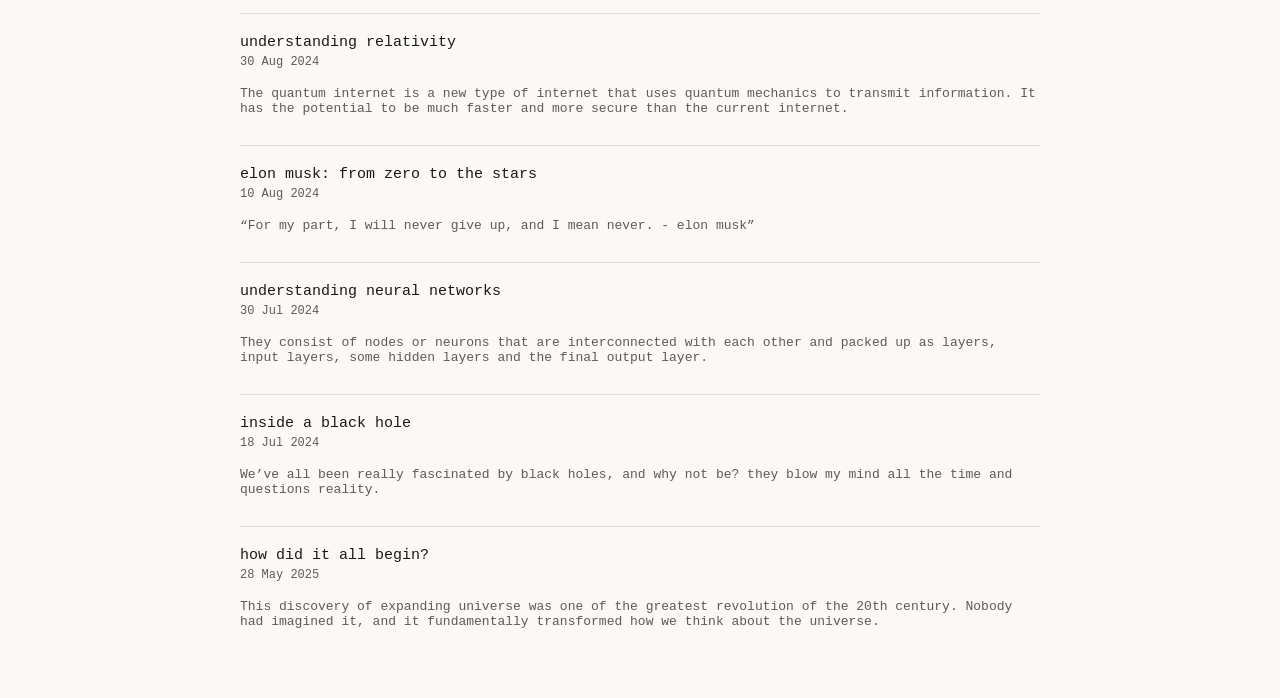
==== commit 927cadaf: "fixed command palatte" ====
--- a/index.html
+++ b/index.html
@@ -163,8 +163,8 @@
               </div>
 
               <div class="project-links">
-                <a style="color: var(--accent)" href="https://github.com/Khusheyy/keystrike" target="_blank" rel="noreferrer">github</a>
-                <a style="color: var(--accent)" href="https://typo-type.vercel.app/" target="_blank" rel="noreferrer">live link</a>
+                <a style="color: var(--accent)" href="https://github.com/Khusheyy/moji" target="_blank" rel="noreferrer">github</a>
+                <a style="color: var(--accent)" href="https://moji.up.railway.app/" target="_blank" rel="noreferrer">live link</a>
               </div>
             </div>
           </div>
@@ -191,8 +191,8 @@
               </div>
 
               <div class="project-links">
-                <a style="color: var(--accent)" href="https://github.com/Khusheyy/keystrike" target="_blank" rel="noreferrer">github</a>
-                <a style="color: var(--accent)" href="https://typo-type.vercel.app/" target="_blank" rel="noreferrer">live link</a>
+                <a style="color: var(--accent)" href="https://github.com/Khusheyy/cooked" target="_blank" rel="noreferrer">github</a>
+                <a style="color: var(--accent)" href="https://cooked.runable.site/" target="_blank" rel="noreferrer">live link</a>
               </div>
             </div>
           </div>
@@ -223,8 +223,8 @@
               </div>
 
               <div class="project-links">
-                <a style="color: var(--accent)" href="https://github.com/Khusheyy/keystrike" target="_blank" rel="noreferrer">github</a>
-                <a style="color: var(--accent)" href="https://typo-type.vercel.app/" target="_blank" rel="noreferrer">live link</a>
+                <a style="color: var(--accent)" href="https://github.com/Khusheyy/movie-recommender-system" target="_blank" rel="noreferrer">github</a>
+                <a style="color: var(--accent)" href="https://eiga-system.streamlit.app/" target="_blank" rel="noreferrer">live link</a>
               </div>
             </div>
           </div>
@@ -238,7 +238,7 @@
       <h1 class="hero-title" style="padding-top: 2rem;">blogs</h1>
 
       <section id="blog-list" class="blog-list">
-        <p class="blog-loading">fetching posts from medium…</p>
+        <p class="blog-loading">fetching posts from medium...</p>
       </section>
     </section>
 
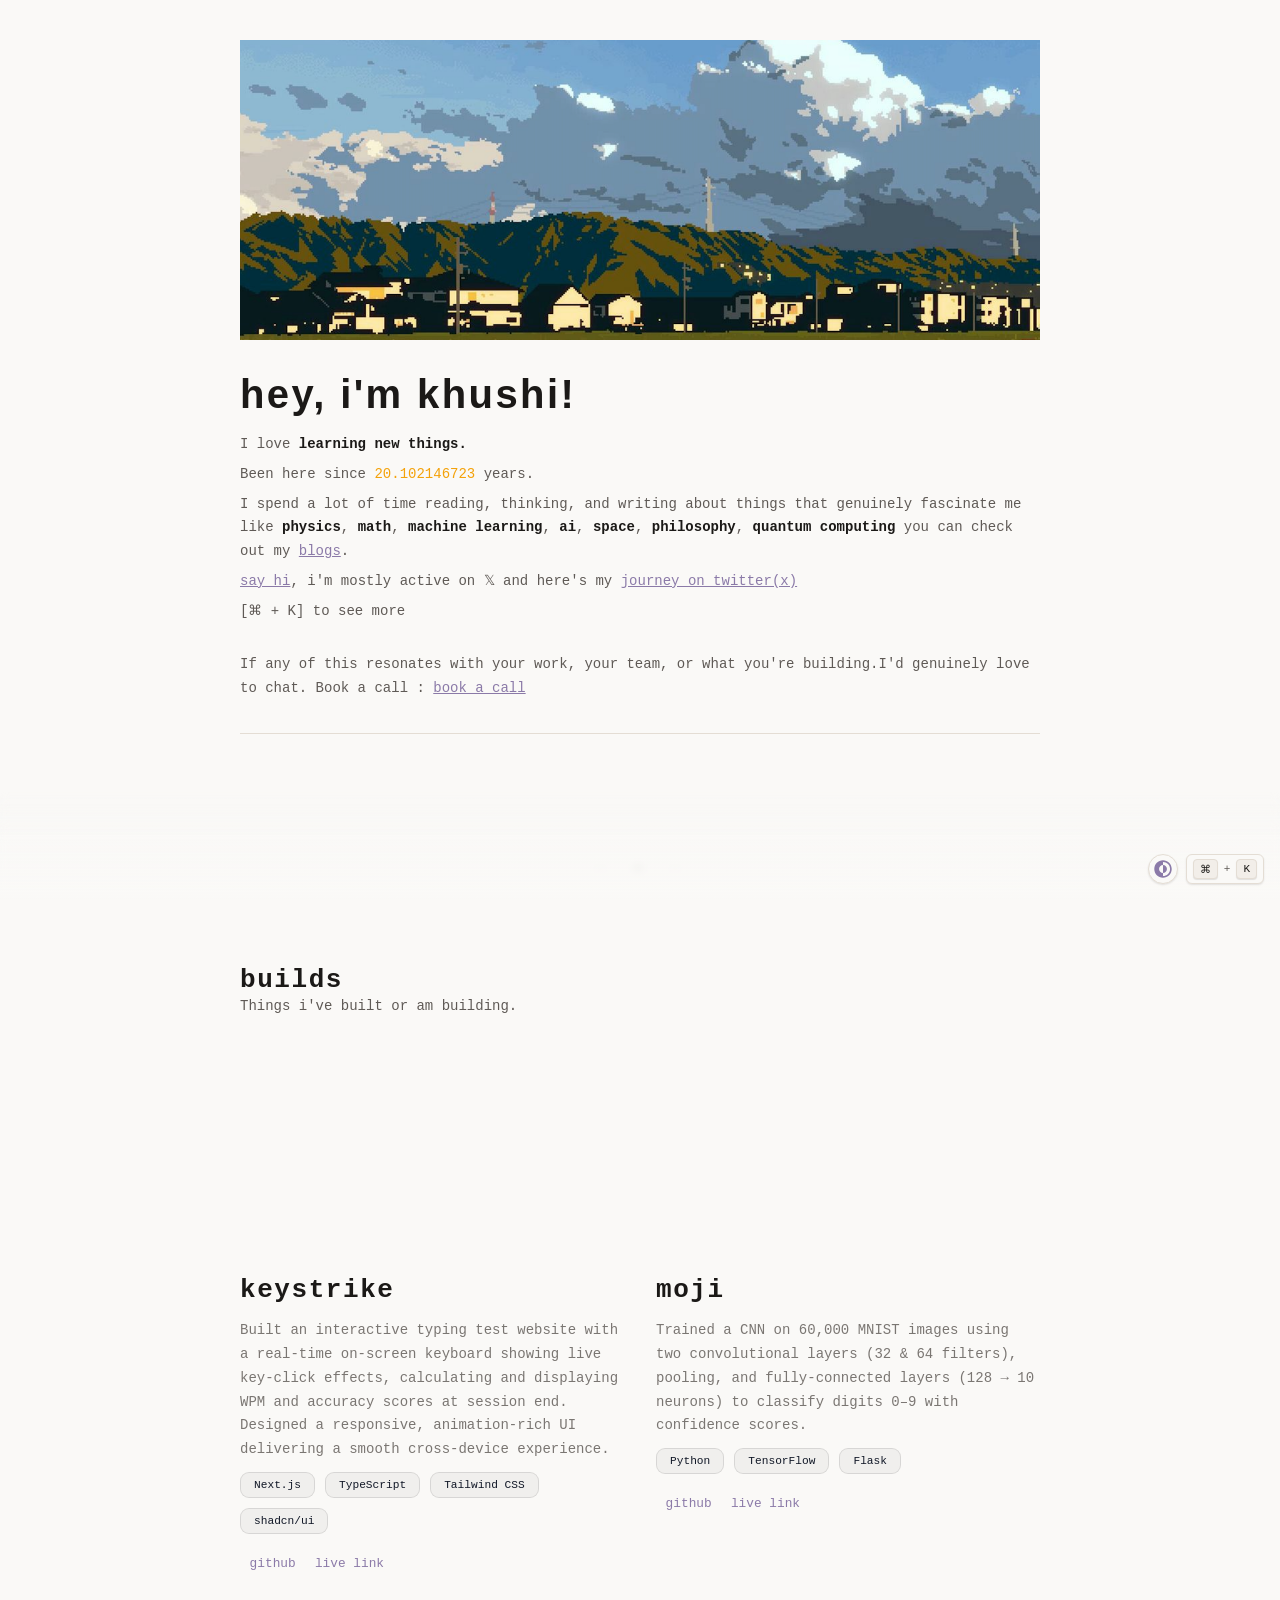
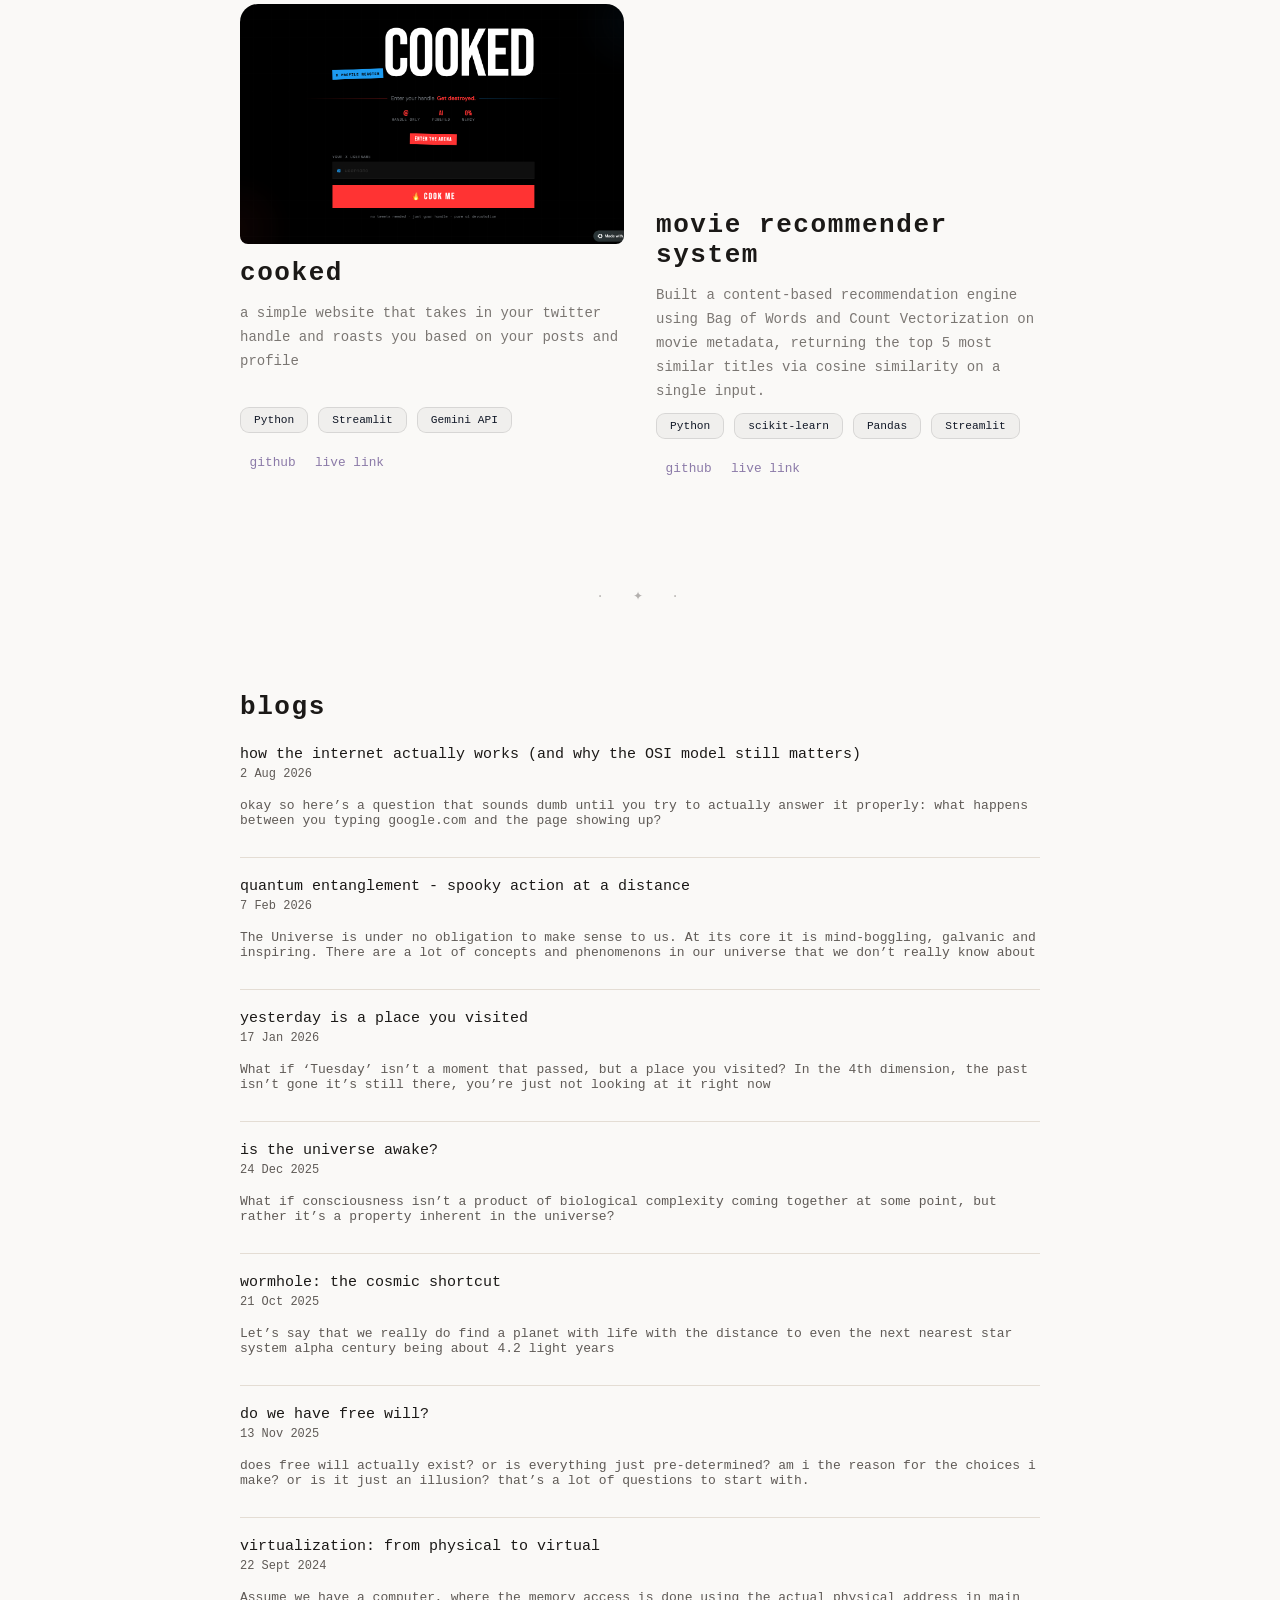
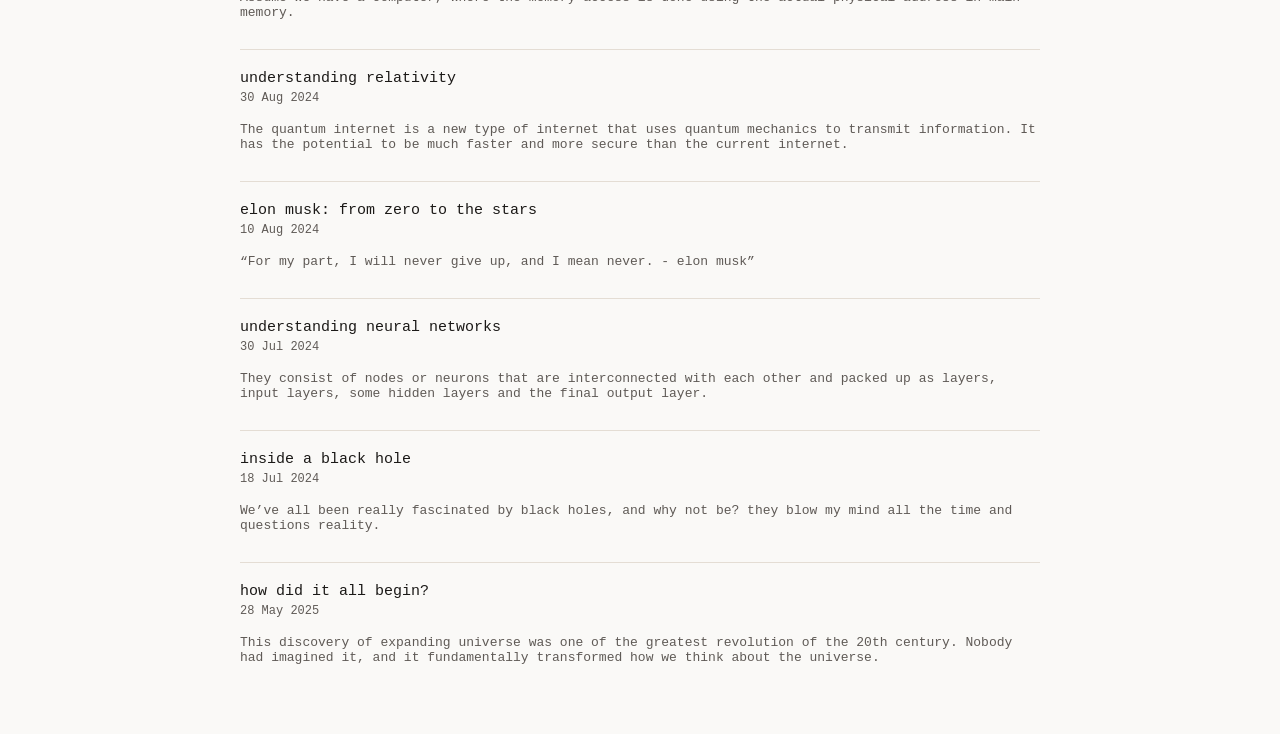
==== commit 6058f51e: "Give each project its own tech stack tags Tags were the same placeholder set (Typescript, Tailwind, " ====
--- a/index.html
+++ b/index.html
@@ -125,9 +125,10 @@
               </p>
 
               <div class="project-tags">
-                <span>Typescript</span>
-                <span>Tailwind</span>
-                <span>Firebase</span>
+                <span>Next.js</span>
+                <span>TypeScript</span>
+                <span>Tailwind CSS</span>
+                <span>shadcn/ui</span>
               </div>
 
               <div class="project-links">
@@ -157,9 +158,9 @@
               </p>
 
               <div class="project-tags">
-                <span>Typescript</span>
-                <span>Tailwind</span>
-                <span>Firebase</span>
+                <span>Python</span>
+                <span>TensorFlow</span>
+                <span>Flask</span>
               </div>
 
               <div class="project-links">
@@ -185,9 +186,9 @@
               </p>
 
               <div class="project-tags">
-                <span>Typescript</span>
-                <span>Tailwind</span>
-                <span>Firebase</span>
+                <span>Python</span>
+                <span>Streamlit</span>
+                <span>Gemini API</span>
               </div>
 
               <div class="project-links">
@@ -217,9 +218,10 @@
               </p>
 
               <div class="project-tags">
-                <span>Typescript</span>
-                <span>Tailwind</span>
-                <span>Firebase</span>
+                <span>Python</span>
+                <span>scikit-learn</span>
+                <span>Pandas</span>
+                <span>Streamlit</span>
               </div>
 
               <div class="project-links">
